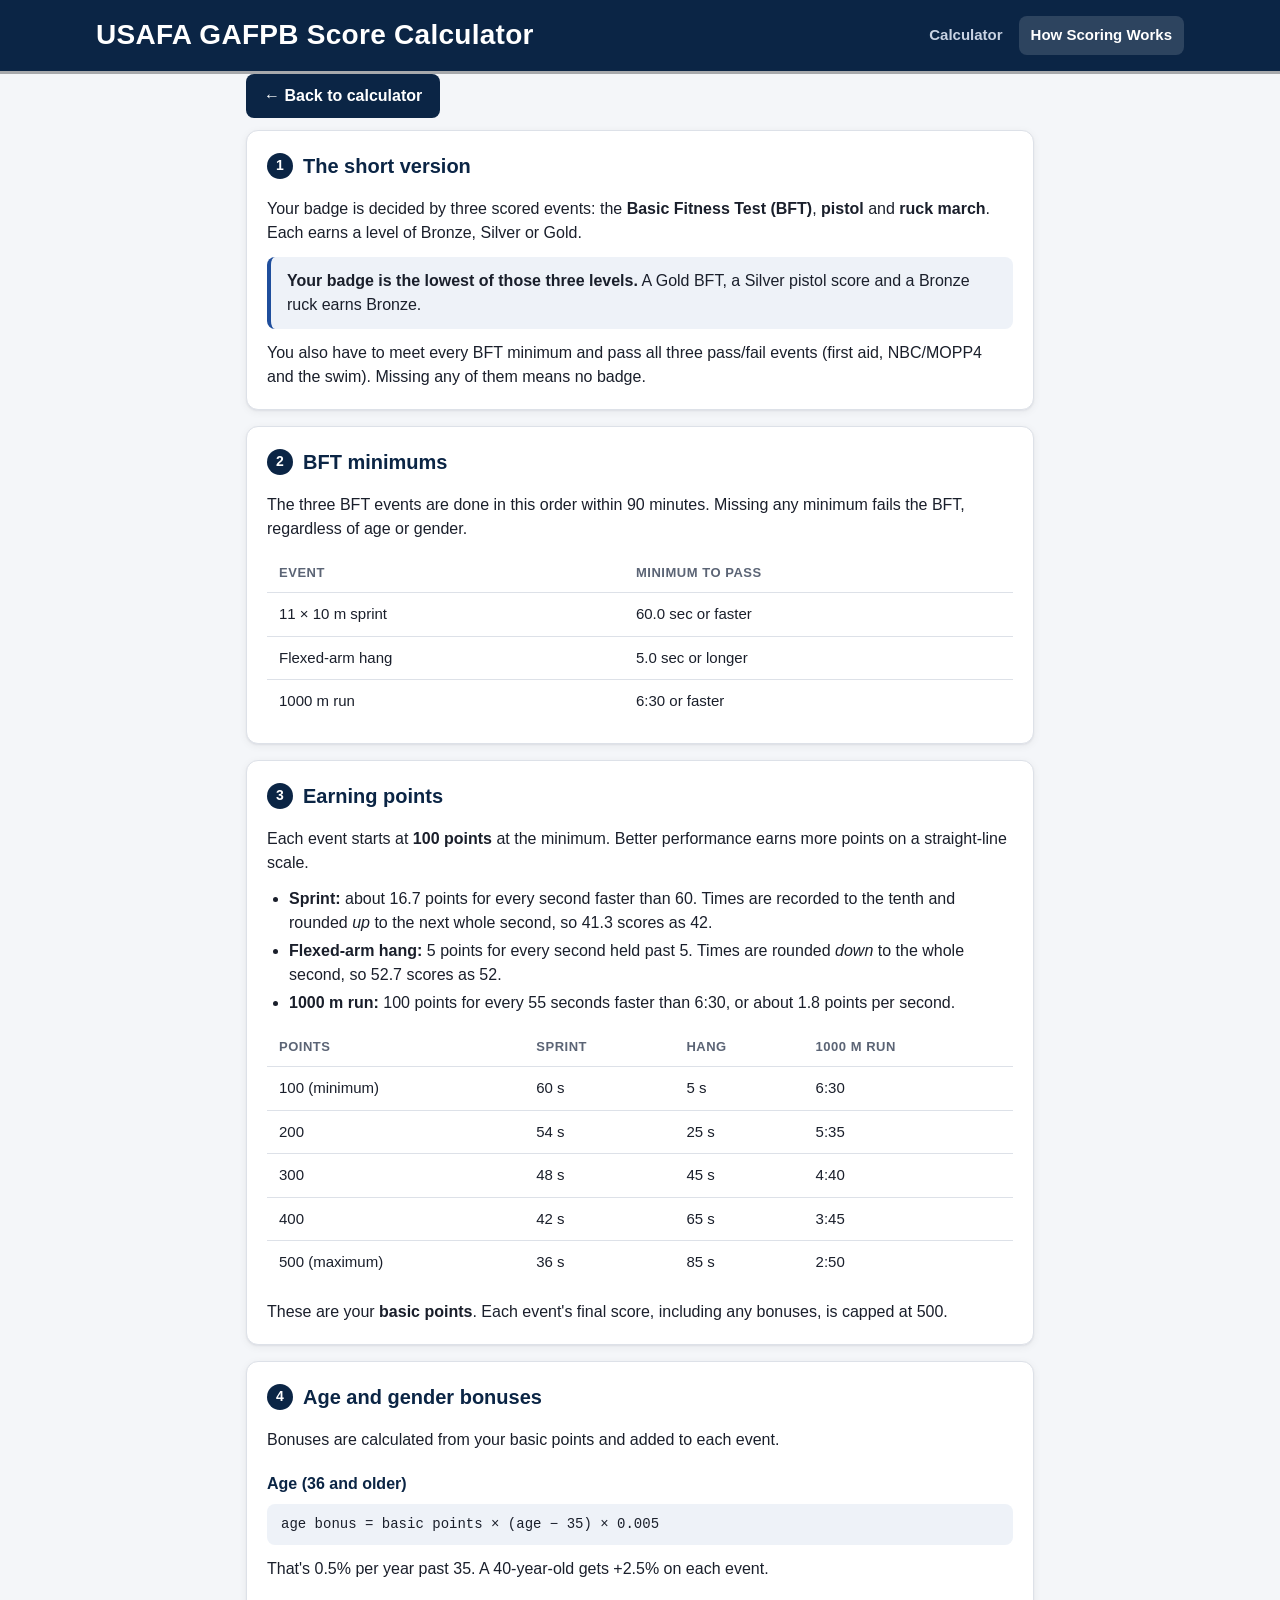
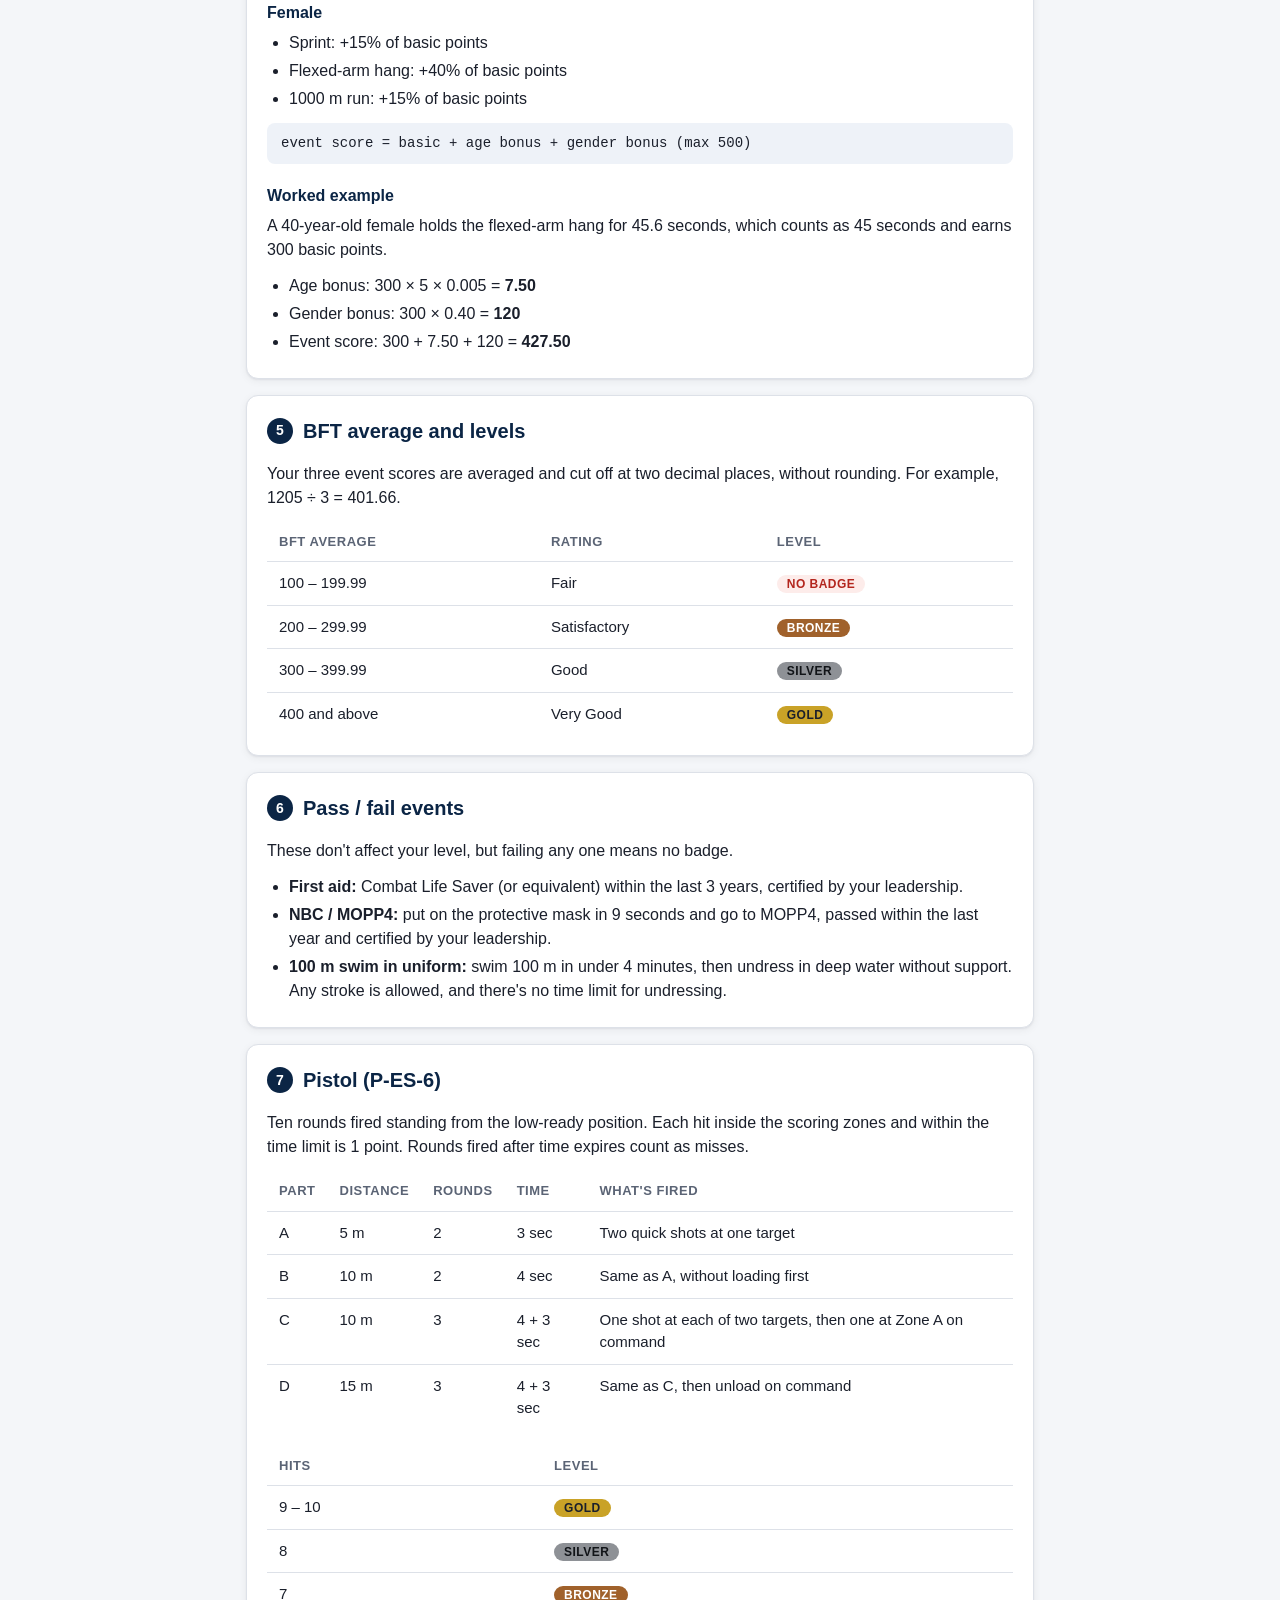
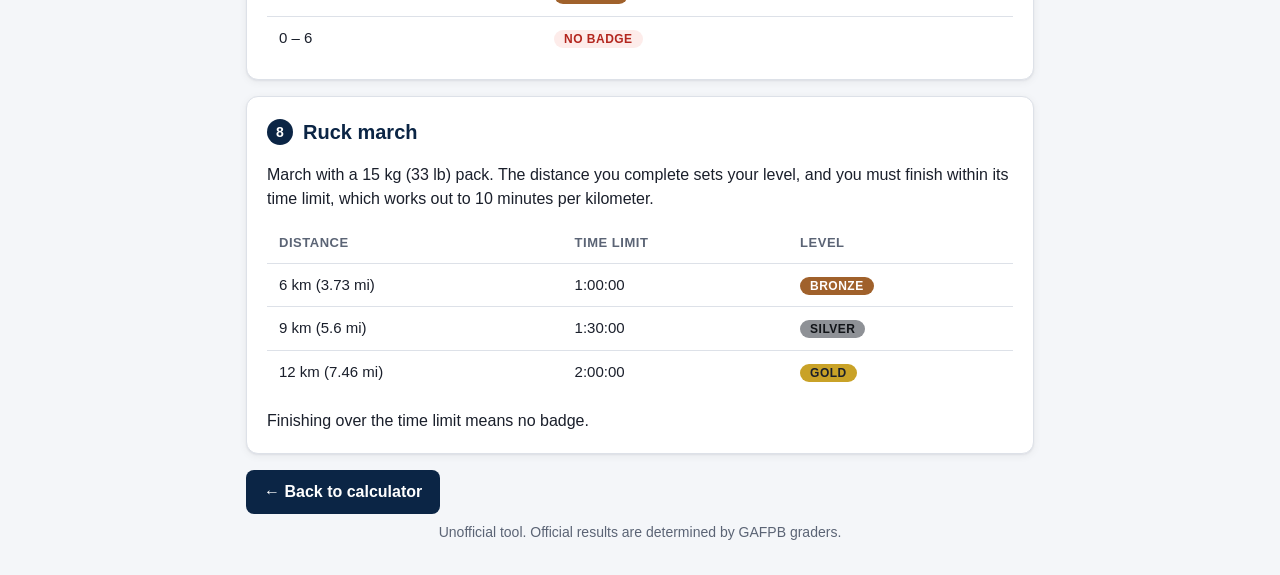
==== scoring.html @ 273bcf1c "Add files via upload" ====
<!doctype html>
<html lang="en">
<head>
  <meta charset="utf-8">
  <meta name="viewport" content="width=device-width, initial-scale=1">
  <title>How GAFPB Scoring Works</title>
  <meta name="description" content="How the German Armed Forces Proficiency Badge is scored.">
  <link rel="stylesheet" href="style.css">
</head>
<body>
  <header class="site-header">
    <div class="wrap header-inner">
      <a class="brand" href="index.html">USAFA GAFPB Score Calculator</a>
      <nav class="site-nav" aria-label="Main">
        <a href="index.html">Calculator</a>
        <a href="scoring.html" aria-current="page">How Scoring Works</a>
      </nav>
    </div>
  </header>

  <main class="wrap doc">
    <p class="doc-actions"><a class="btn btn-primary" href="index.html">← Back to calculator</a></p>

    <!-- 1 -->
    <section class="card">
      <h2><span class="step" aria-hidden="true">1</span>The short version</h2>
      <p>Your badge is decided by three scored events: the <strong>Basic Fitness Test (BFT)</strong>, <strong>pistol</strong> and <strong>ruck march</strong>. Each earns a level of Bronze, Silver or Gold.</p>
      <div class="callout"><strong>Your badge is the lowest of those three levels.</strong> A Gold BFT, a Silver pistol score and a Bronze ruck earns Bronze.</div>
      <p>You also have to meet every BFT minimum and pass all three pass/fail events (first aid, NBC/MOPP4 and the swim). Missing any of them means no badge.</p>
    </section>

    <!-- 2 -->
    <section class="card">
      <h2><span class="step" aria-hidden="true">2</span>BFT minimums</h2>
      <p>The three BFT events are done in this order within 90 minutes. Missing any minimum fails the BFT, regardless of age or gender.</p>
      <div class="table-wrap">
        <table>
          <thead><tr><th>Event</th><th>Minimum to pass</th></tr></thead>
          <tbody>
            <tr><td>11 × 10 m sprint</td><td>60.0 sec or faster</td></tr>
            <tr><td>Flexed-arm hang</td><td>5.0 sec or longer</td></tr>
            <tr><td>1000 m run</td><td>6:30 or faster</td></tr>
          </tbody>
        </table>
      </div>
    </section>

    <!-- 3 -->
    <section class="card">
      <h2><span class="step" aria-hidden="true">3</span>Earning points</h2>
      <p>Each event starts at <strong>100 points</strong> at the minimum. Better performance earns more points on a straight-line scale.</p>
      <ul>
        <li><strong>Sprint:</strong> about 16.7 points for every second faster than 60. Times are recorded to the tenth and rounded <em>up</em> to the next whole second, so 41.3 scores as 42.</li>
        <li><strong>Flexed-arm hang:</strong> 5 points for every second held past 5. Times are rounded <em>down</em> to the whole second, so 52.7 scores as 52.</li>
        <li><strong>1000 m run:</strong> 100 points for every 55 seconds faster than 6:30, or about 1.8 points per second.</li>
      </ul>
      <div class="table-wrap">
        <table>
          <thead><tr><th>Points</th><th>Sprint</th><th>Hang</th><th>1000 m run</th></tr></thead>
          <tbody>
            <tr><td>100 (minimum)</td><td>60 s</td><td>5 s</td><td>6:30</td></tr>
            <tr><td>200</td><td>54 s</td><td>25 s</td><td>5:35</td></tr>
            <tr><td>300</td><td>48 s</td><td>45 s</td><td>4:40</td></tr>
            <tr><td>400</td><td>42 s</td><td>65 s</td><td>3:45</td></tr>
            <tr><td>500 (maximum)</td><td>36 s</td><td>85 s</td><td>2:50</td></tr>
          </tbody>
        </table>
      </div>
      <p>These are your <strong>basic points</strong>. Each event's final score, including any bonuses, is capped at 500.</p>
    </section>

    <!-- 4 -->
    <section class="card">
      <h2><span class="step" aria-hidden="true">4</span>Age and gender bonuses</h2>
      <p>Bonuses are calculated from your basic points and added to each event.</p>
      <h3>Age (36 and older)</h3>
      <code class="formula">age bonus = basic points × (age − 35) × 0.005</code>
      <p>That's 0.5% per year past 35. A 40-year-old gets +2.5% on each event.</p>
      <h3>Female</h3>
      <ul>
        <li>Sprint: +15% of basic points</li>
        <li>Flexed-arm hang: +40% of basic points</li>
        <li>1000 m run: +15% of basic points</li>
      </ul>
      <code class="formula">event score = basic + age bonus + gender bonus (max 500)</code>
      <h3>Worked example</h3>
      <p>A 40-year-old female holds the flexed-arm hang for 45.6 seconds, which counts as 45 seconds and earns 300 basic points.</p>
      <ul>
        <li>Age bonus: 300 × 5 × 0.005 = <strong>7.50</strong></li>
        <li>Gender bonus: 300 × 0.40 = <strong>120</strong></li>
        <li>Event score: 300 + 7.50 + 120 = <strong>427.50</strong></li>
      </ul>
    </section>

    <!-- 5 -->
    <section class="card">
      <h2><span class="step" aria-hidden="true">5</span>BFT average and levels</h2>
      <p>Your three event scores are averaged and cut off at two decimal places, without rounding. For example, 1205 ÷ 3 = 401.66.</p>
      <div class="table-wrap">
        <table>
          <thead><tr><th>BFT average</th><th>Rating</th><th>Level</th></tr></thead>
          <tbody>
            <tr><td>100 – 199.99</td><td>Fair</td><td><span class="tag tag-fail">No Badge</span></td></tr>
            <tr><td>200 – 299.99</td><td>Satisfactory</td><td><span class="tag tag-1">Bronze</span></td></tr>
            <tr><td>300 – 399.99</td><td>Good</td><td><span class="tag tag-2">Silver</span></td></tr>
            <tr><td>400 and above</td><td>Very Good</td><td><span class="tag tag-3">Gold</span></td></tr>
          </tbody>
        </table>
      </div>
    </section>

    <!-- 6 -->
    <section class="card">
      <h2><span class="step" aria-hidden="true">6</span>Pass / fail events</h2>
      <p>These don't affect your level, but failing any one means no badge.</p>
      <ul>
        <li><strong>First aid:</strong> Combat Life Saver (or equivalent) within the last 3 years, certified by your leadership.</li>
        <li><strong>NBC / MOPP4:</strong> put on the protective mask in 9 seconds and go to MOPP4, passed within the last year and certified by your leadership.</li>
        <li><strong>100 m swim in uniform:</strong> swim 100 m in under 4 minutes, then undress in deep water without support. Any stroke is allowed, and there's no time limit for undressing.</li>
      </ul>
    </section>

    <!-- 7 -->
    <section class="card">
      <h2><span class="step" aria-hidden="true">7</span>Pistol (P-ES-6)</h2>
      <p>Ten rounds fired standing from the low-ready position. Each hit inside the scoring zones and within the time limit is 1 point. Rounds fired after time expires count as misses.</p>
      <div class="table-wrap">
        <table>
          <thead><tr><th>Part</th><th>Distance</th><th>Rounds</th><th>Time</th><th>What's fired</th></tr></thead>
          <tbody>
            <tr><td>A</td><td>5 m</td><td>2</td><td>3 sec</td><td>Two quick shots at one target</td></tr>
            <tr><td>B</td><td>10 m</td><td>2</td><td>4 sec</td><td>Same as A, without loading first</td></tr>
            <tr><td>C</td><td>10 m</td><td>3</td><td>4 + 3 sec</td><td>One shot at each of two targets, then one at Zone A on command</td></tr>
            <tr><td>D</td><td>15 m</td><td>3</td><td>4 + 3 sec</td><td>Same as C, then unload on command</td></tr>
          </tbody>
        </table>
      </div>
      <div class="table-wrap">
        <table>
          <thead><tr><th>Hits</th><th>Level</th></tr></thead>
          <tbody>
            <tr><td>9 – 10</td><td><span class="tag tag-3">Gold</span></td></tr>
            <tr><td>8</td><td><span class="tag tag-2">Silver</span></td></tr>
            <tr><td>7</td><td><span class="tag tag-1">Bronze</span></td></tr>
            <tr><td>0 – 6</td><td><span class="tag tag-fail">No Badge</span></td></tr>
          </tbody>
        </table>
      </div>
    </section>

    <!-- 8 -->
    <section class="card">
      <h2><span class="step" aria-hidden="true">8</span>Ruck march</h2>
      <p>March with a 15 kg (33 lb) pack. The distance you complete sets your level, and you must finish within its time limit, which works out to 10 minutes per kilometer.</p>
      <div class="table-wrap">
        <table>
          <thead><tr><th>Distance</th><th>Time limit</th><th>Level</th></tr></thead>
          <tbody>
            <tr><td>6 km (3.73 mi)</td><td>1:00:00</td><td><span class="tag tag-1">Bronze</span></td></tr>
            <tr><td>9 km (5.6 mi)</td><td>1:30:00</td><td><span class="tag tag-2">Silver</span></td></tr>
            <tr><td>12 km (7.46 mi)</td><td>2:00:00</td><td><span class="tag tag-3">Gold</span></td></tr>
          </tbody>
        </table>
      </div>
      <p>Finishing over the time limit means no badge.</p>
    </section>

    <p class="doc-actions bottom"><a class="btn btn-primary" href="index.html">← Back to calculator</a></p>
  </main>

  <footer class="site-footer">
    <div class="wrap">Unofficial tool. Official results are determined by GAFPB graders.</div>
  </footer>
</body>
</html>
---- style.css ----
/* USAFA GAFPB Score Calculator — shared styles */

:root {
  color-scheme: light dark;

  --navy: #0B2545;
  --accent: #1F4E9C;
  --silver-line: #A7A9AC;
  --bg: #F4F6F9;
  --surface: #FFFFFF;
  --text: #1A1F2B;
  --muted: #5B6475;
  --heading: #0B2545;
  --border: #DDE1E8;
  --input-border: #C5CBD5;
  --input-bg: #FFFFFF;
  --focus: rgba(31, 78, 156, 0.25);
  --soft: #EEF2F8;
  --header-bg: #0B2545;
  --step-bg: #0B2545;

  /* Medal colors (same in light and dark) */
  --gold: #C9A227;
  --silver: #8E9196;
  --bronze: #A0612B;

  --fail: #B3261E;
  --fail-bg: #FDECEA;
  --pass: #2E7D32;
  --pass-bg: #E8F3E9;

  --radius: 12px;
  --shadow: 0 1px 2px rgba(16, 24, 40, 0.06), 0 2px 8px rgba(16, 24, 40, 0.06);
}

@media (prefers-color-scheme: dark) {
  :root {
    --accent: #7FA7EC;
    --silver-line: #4A5466;
    --bg: #0E1420;
    --surface: #18202E;
    --text: #E6E9EF;
    --muted: #9AA4B5;
    --heading: #E6E9EF;
    --border: #2A3446;
    --input-border: #3A4558;
    --input-bg: #111827;
    --focus: rgba(127, 167, 236, 0.35);
    --soft: #1F2938;
    --header-bg: #0A1A33;
    --step-bg: #1F4E9C;
    --fail: #F2867E;
    --fail-bg: #3A1D1D;
    --pass: #6CC375;
    --pass-bg: #1B3220;
    --shadow: none;
  }
}

*, *::before, *::after { box-sizing: border-box; }
html { -webkit-text-size-adjust: 100%; }

body {
  margin: 0;
  background: var(--bg);
  color: var(--text);
  font-family: -apple-system, BlinkMacSystemFont, "Segoe UI", Roboto, "Helvetica Neue", Arial, sans-serif;
  font-size: 16px;
  line-height: 1.5;
}

a { color: var(--accent); }

.wrap { max-width: 1120px; margin: 0 auto; padding: 0 16px; }

.visually-hidden {
  position: absolute; width: 1px; height: 1px; padding: 0; margin: -1px;
  overflow: hidden; clip: rect(0 0 0 0); white-space: nowrap; border: 0;
}

/* ---------- Header ---------- */
.site-header {
  background: var(--header-bg);
  color: #FFFFFF;
  border-bottom: 3px solid #A7A9AC;
}
.header-inner {
  display: flex;
  flex-wrap: wrap;
  align-items: center;
  justify-content: space-between;
  gap: 8px 24px;
  padding-top: 16px;
  padding-bottom: 16px;
}
.brand {
  color: #FFFFFF;
  text-decoration: none;
  font-size: 22px;
  font-weight: 700;
  letter-spacing: 0.01em;
  line-height: 1.2;
}
@media (min-width: 600px) { .brand { font-size: 28px; } }

.site-nav { display: flex; gap: 4px; margin-left: -12px; }
@media (min-width: 600px) { .site-nav { margin-left: 0; } }
.site-nav a {
  color: #C9D3E3;
  text-decoration: none;
  padding: 8px 12px;
  border-radius: 8px;
  font-weight: 600;
  font-size: 15px;
}
.site-nav a:hover { color: #FFFFFF; background: rgba(255, 255, 255, 0.08); }
.site-nav a[aria-current="page"] { color: #FFFFFF; background: rgba(255, 255, 255, 0.14); }
.site-nav a:focus-visible { outline: 2px solid #FFFFFF; outline-offset: 2px; }

/* ---------- Layout ---------- */
main { padding-top: 24px; padding-bottom: 32px; }

.layout { display: grid; gap: 24px; }
@media (min-width: 900px) {
  .layout { grid-template-columns: 3fr 2fr; align-items: start; }
  .results { position: sticky; top: 24px; }
}

.intro { margin: 0 0 16px; color: var(--muted); }

/* ---------- Cards ---------- */
.card {
  background: var(--surface);
  border: 1px solid var(--border);
  border-radius: var(--radius);
  box-shadow: var(--shadow);
  padding: 20px;
}
.card + .card { margin-top: 16px; }
.card h2 {
  display: flex;
  align-items: center;
  gap: 10px;
  margin: 0 0 16px;
  font-size: 18px;
  font-weight: 600;
  color: var(--heading);
}
.step {
  display: inline-grid;
  place-items: center;
  flex: none;
  width: 26px;
  height: 26px;
  border-radius: 50%;
  background: var(--step-bg);
  color: #FFFFFF;
  font-size: 14px;
  font-weight: 700;
}

/* ---------- Fields ---------- */
.stack { display: grid; gap: 16px; }
.grid-2 { display: grid; gap: 16px; }
@media (min-width: 520px) { .grid-2 { grid-template-columns: 1fr 1fr; } }

.field { display: flex; flex-direction: column; gap: 6px; min-width: 0; }
.field label { font-weight: 600; font-size: 15px; }

input[type="text"], input[type="number"], select {
  font: inherit;
  font-size: 16px;
  height: 44px;
  width: 100%;
  padding: 0 12px;
  border: 1px solid var(--input-border);
  border-radius: 8px;
  background: var(--input-bg);
  color: var(--text);
  font-variant-numeric: tabular-nums;
}
input::placeholder { color: var(--muted); opacity: 0.75; }
input[type="number"]::-webkit-outer-spin-button,
input[type="number"]::-webkit-inner-spin-button { -webkit-appearance: none; margin: 0; }
input[type="number"] { -moz-appearance: textfield; appearance: textfield; }
input:focus, select:focus {
  outline: none;
  border-color: var(--accent);
  box-shadow: 0 0 0 3px var(--focus);
}

.help { margin: 0; font-size: 14px; color: var(--muted); }
.msg { margin: 0; font-size: 14px; font-weight: 600; color: var(--fail); }
.msg:empty { display: none; }
.field--error input, .field--error select,
.field--warn input, .field--warn select { border-color: var(--fail); }

/* Checkboxes */
.checks { display: grid; gap: 4px; margin: -6px -12px; }
.check {
  display: flex;
  align-items: flex-start;
  gap: 12px;
  padding: 10px 12px;
  border-radius: 8px;
  cursor: pointer;
}
.check:hover { background: var(--soft); }
.check input {
  flex: none;
  width: 20px;
  height: 20px;
  margin: 2px 0 0;
  accent-color: var(--accent);
  cursor: pointer;
}
.check-title { display: block; font-weight: 600; }

/* ---------- Results ---------- */
.result-card h2 { margin-bottom: 14px; }

.badge {
  display: flex;
  align-items: center;
  gap: 14px;
  min-height: 72px;
  padding: 14px 20px;
  border-radius: 999px;
  border: 2px solid transparent;
  font-size: 24px;
  font-weight: 800;
  letter-spacing: 0.08em;
  text-transform: uppercase;
}
.medal {
  flex: none;
  width: 40px;
  height: 40px;
  border-radius: 50%;
  background: rgba(255, 255, 255, 0.3);
  border: 2px solid rgba(0, 0, 0, 0.18);
  box-shadow: inset 0 0 0 5px rgba(255, 255, 255, 0.28);
}
.badge.level-3 { background: var(--gold); color: #1A1F2B; }
.badge.level-2 { background: var(--silver); color: #111418; }
.badge.level-1 { background: var(--bronze); color: #FFFFFF; }
.badge.level-0 { background: transparent; border-color: var(--fail); color: var(--fail); }
.badge.level-0 .medal { background: transparent; border-color: var(--fail); box-shadow: none; }
.badge.pending {
  background: var(--soft);
  color: var(--muted);
  font-size: 18px;
  font-weight: 600;
  letter-spacing: 0;
  text-transform: none;
}
.badge.pending .medal { background: transparent; border: 2px dashed var(--silver-line); box-shadow: none; }

.summary { margin: 12px 0 0; }

.stats {
  display: grid;
  grid-template-columns: auto 1fr;
  gap: 8px 16px;
  margin: 16px 0 0;
  padding-top: 14px;
  border-top: 1px solid var(--border);
}
.stats dt { color: var(--muted); font-size: 14px; align-self: center; }
.stats dd { margin: 0; font-weight: 700; text-align: right; font-variant-numeric: tabular-nums; }

.breakdown-title {
  margin: 22px 0 4px;
  font-size: 13px;
  font-weight: 700;
  letter-spacing: 0.06em;
  text-transform: uppercase;
  color: var(--muted);
}
.breakdown { list-style: none; margin: 0; padding: 0; }
.breakdown li {
  display: grid;
  grid-template-columns: 1fr auto auto;
  align-items: center;
  gap: 2px 12px;
  padding: 10px 0;
  border-top: 1px solid var(--border);
}
.breakdown li:first-child { border-top: 0; }
.breakdown .name { font-weight: 600; }
.breakdown .val { font-weight: 700; font-variant-numeric: tabular-nums; text-align: right; }
.breakdown .sub { grid-column: 1 / -1; font-size: 13px; color: var(--muted); }

.tag {
  min-width: 72px;
  padding: 2px 10px;
  border-radius: 999px;
  font-size: 12px;
  font-weight: 700;
  letter-spacing: 0.04em;
  text-align: center;
  text-transform: uppercase;
  white-space: nowrap;
}
.tag-pass { background: var(--pass-bg); color: var(--pass); }
.tag-fail { background: var(--fail-bg); color: var(--fail); }
.tag-3 { background: var(--gold); color: #1A1F2B; }
.tag-2 { background: var(--silver); color: #111418; }
.tag-1 { background: var(--bronze); color: #FFFFFF; }

.btn {
  display: inline-flex;
  align-items: center;
  justify-content: center;
  height: 44px;
  padding: 0 18px;
  border-radius: 8px;
  font: inherit;
  font-weight: 600;
  text-decoration: none;
  cursor: pointer;
}
.btn-secondary {
  width: 100%;
  margin-top: 20px;
  border: 1px solid var(--input-border);
  background: transparent;
  color: var(--text);
}
.btn-secondary:hover { background: var(--soft); }
.btn-primary { border: 0; background: var(--navy); color: #FFFFFF; }
.btn-primary:hover { background: var(--accent); }
@media (prefers-color-scheme: dark) {
  .btn-primary { background: #1F4E9C; }
  .btn-primary:hover { background: #2B62BF; }
}
.btn:focus-visible { outline: none; box-shadow: 0 0 0 3px var(--focus); }

/* ---------- Mobile result chip ---------- */
.chip {
  position: fixed;
  left: 16px;
  right: 16px;
  bottom: 16px;
  z-index: 10;
  display: flex;
  align-items: center;
  justify-content: space-between;
  gap: 12px;
  padding: 12px 18px;
  border: 0;
  border-radius: 999px;
  background: var(--navy);
  color: #FFFFFF;
  font: inherit;
  font-weight: 700;
  box-shadow: 0 6px 20px rgba(0, 0, 0, 0.25);
  cursor: pointer;
  transition: opacity 0.2s, transform 0.2s;
}
.chip-label { font-weight: 600; opacity: 0.8; }
.chip-text { padding: 2px 12px; border-radius: 999px; background: rgba(255, 255, 255, 0.15); }
.chip[data-level="3"] .chip-text { background: var(--gold); color: #1A1F2B; }
.chip[data-level="2"] .chip-text { background: var(--silver); color: #111418; }
.chip[data-level="1"] .chip-text { background: var(--bronze); color: #FFFFFF; }
.chip[data-level="0"] .chip-text { background: var(--fail); color: #FFFFFF; }
.chip--hidden { opacity: 0; transform: translateY(12px); pointer-events: none; }
@media (min-width: 900px) { .chip { display: none; } }
@media (prefers-color-scheme: dark) { .chip { background: #1F4E9C; } }

/* ---------- Footer ---------- */
.site-footer {
  padding: 8px 0 96px;
  font-size: 14px;
  color: var(--muted);
  text-align: center;
}
@media (min-width: 900px) { .site-footer { padding-bottom: 32px; } }

/* ---------- Scoring page ---------- */
.doc { max-width: 820px; }
.doc .card h2 { font-size: 20px; }
.doc .card h3 { margin: 20px 0 6px; font-size: 16px; color: var(--heading); }
.doc p { margin: 0 0 12px; }
.doc ul, .doc ol { margin: 0 0 12px; padding-left: 22px; }
.doc li { margin-bottom: 4px; }
.doc .card > :last-child { margin-bottom: 0; }

.doc-actions { margin: 0 0 16px; }
.doc-actions.bottom { margin: 16px 0 0; }

.table-wrap { overflow-x: auto; margin: 12px 0 16px; }
table { width: 100%; border-collapse: collapse; font-size: 15px; }
th, td { padding: 10px 12px; text-align: left; border-bottom: 1px solid var(--border); vertical-align: top; }
th {
  font-size: 13px;
  font-weight: 700;
  letter-spacing: 0.04em;
  text-transform: uppercase;
  color: var(--muted);
}
td { font-variant-numeric: tabular-nums; }
tr:last-child td { border-bottom: 0; }

.callout {
  margin: 12px 0;
  padding: 12px 16px;
  border-left: 4px solid var(--accent);
  border-radius: 8px;
  background: var(--soft);
}
.formula {
  display: block;
  margin: 8px 0 12px;
  padding: 10px 14px;
  border-radius: 8px;
  background: var(--soft);
  font-family: ui-monospace, SFMono-Regular, Menlo, Consolas, monospace;
  font-size: 14px;
  overflow-x: auto;
}
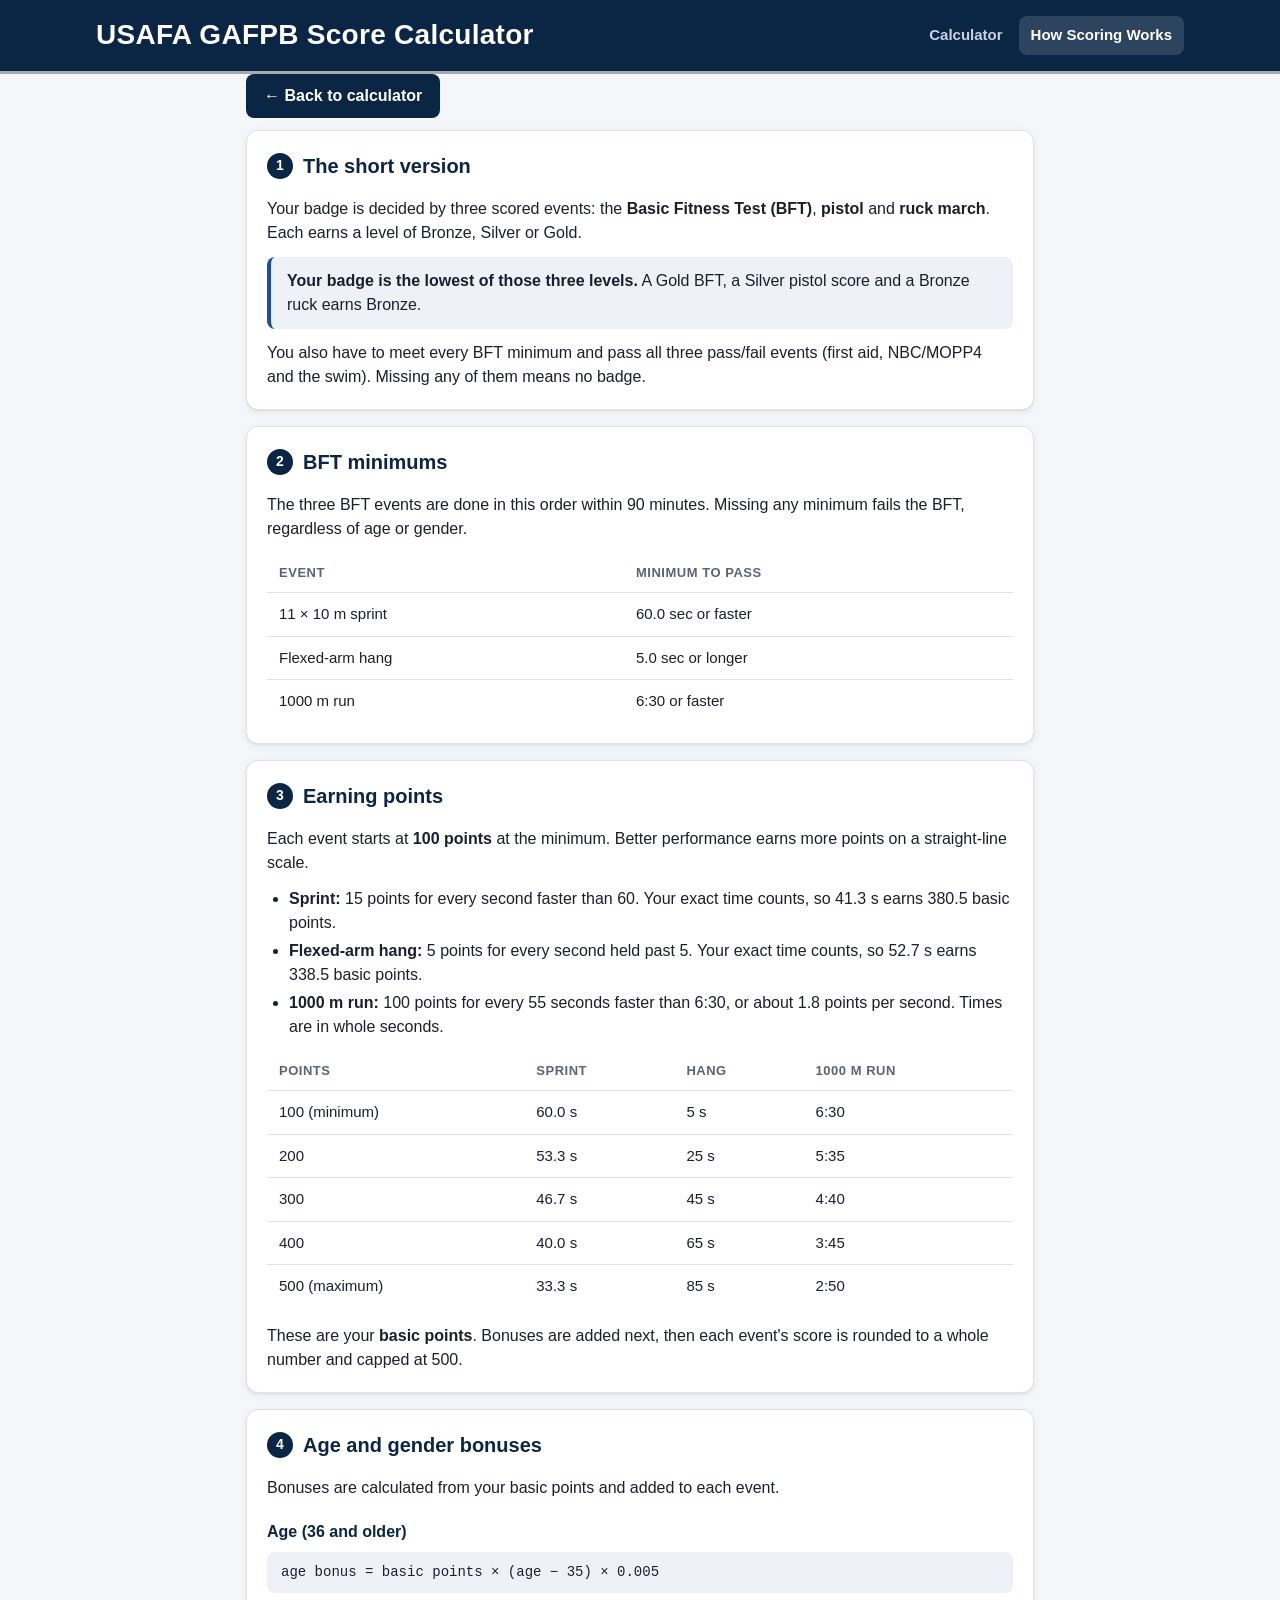
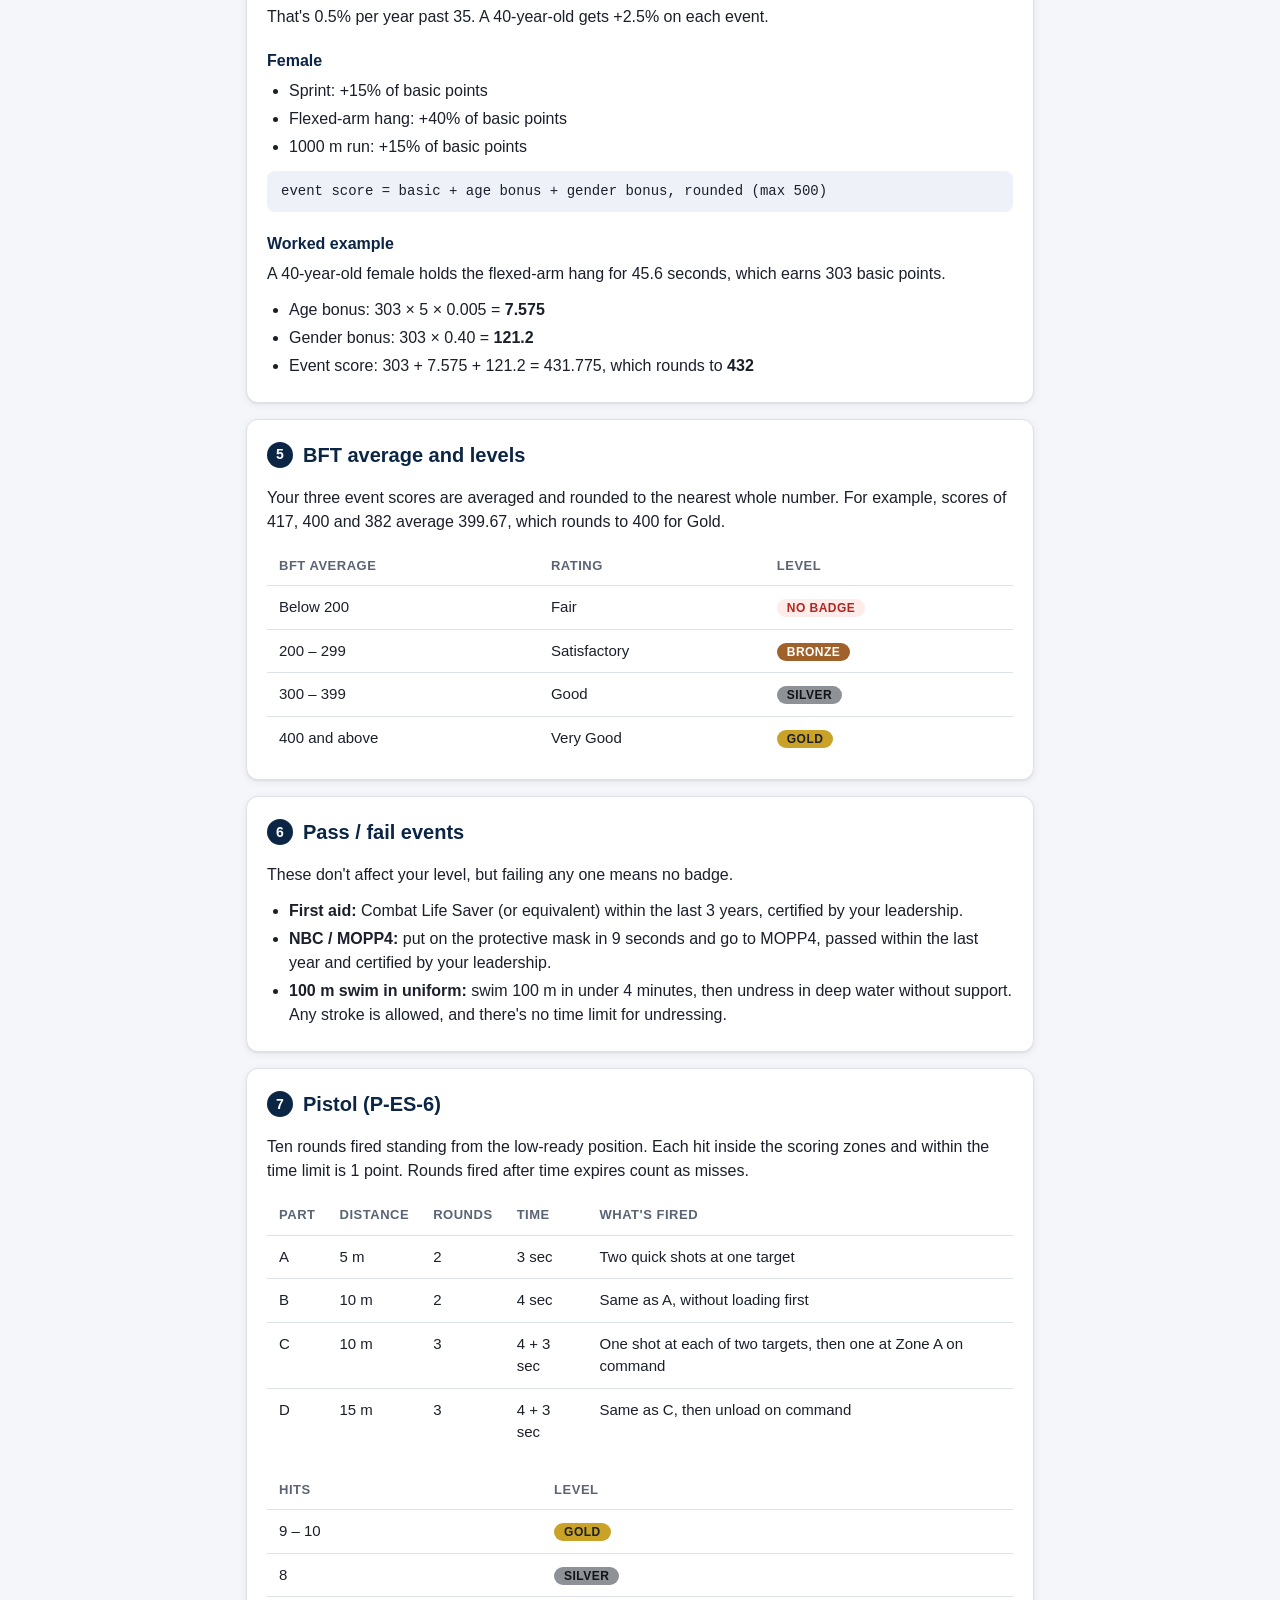
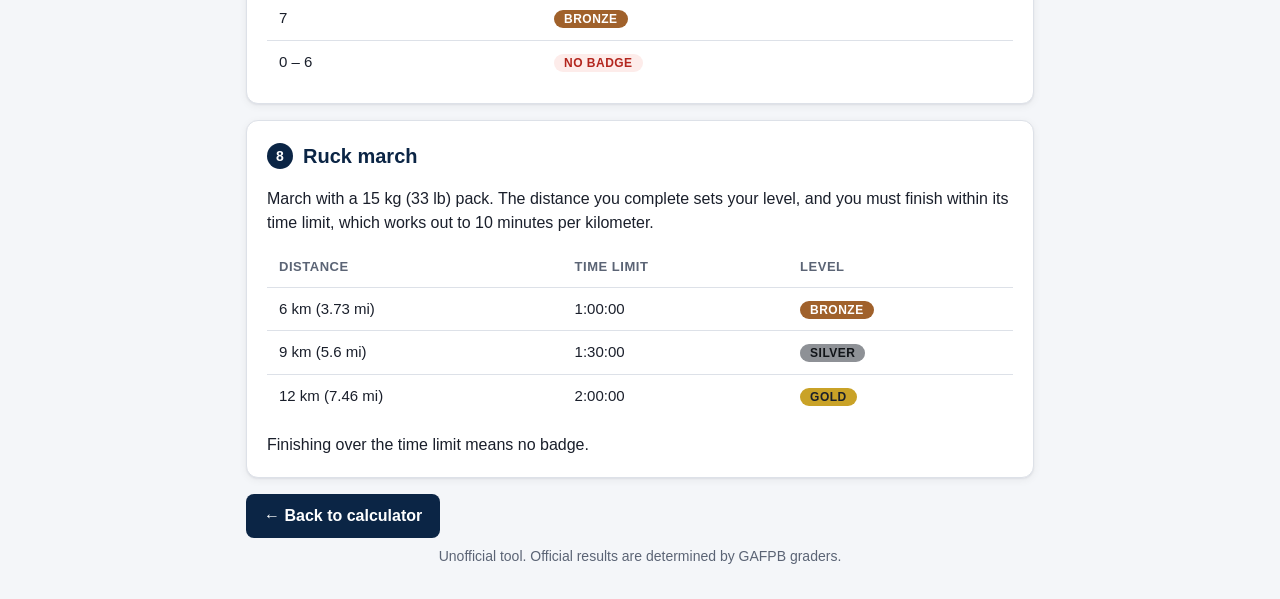
==== commit 408f30ec: "Update scoring.html" ====
--- a/scoring.html
+++ b/scoring.html
@@ -50,23 +50,23 @@
       <h2><span class="step" aria-hidden="true">3</span>Earning points</h2>
       <p>Each event starts at <strong>100 points</strong> at the minimum. Better performance earns more points on a straight-line scale.</p>
       <ul>
-        <li><strong>Sprint:</strong> about 16.7 points for every second faster than 60. Times are recorded to the tenth and rounded <em>up</em> to the next whole second, so 41.3 scores as 42.</li>
-        <li><strong>Flexed-arm hang:</strong> 5 points for every second held past 5. Times are rounded <em>down</em> to the whole second, so 52.7 scores as 52.</li>
-        <li><strong>1000 m run:</strong> 100 points for every 55 seconds faster than 6:30, or about 1.8 points per second.</li>
+        <li><strong>Sprint:</strong> 15 points for every second faster than 60. Your exact time counts, so 41.3 s earns 380.5 basic points.</li>
+        <li><strong>Flexed-arm hang:</strong> 5 points for every second held past 5. Your exact time counts, so 52.7 s earns 338.5 basic points.</li>
+        <li><strong>1000 m run:</strong> 100 points for every 55 seconds faster than 6:30, or about 1.8 points per second. Times are in whole seconds.</li>
       </ul>
       <div class="table-wrap">
         <table>
           <thead><tr><th>Points</th><th>Sprint</th><th>Hang</th><th>1000 m run</th></tr></thead>
           <tbody>
-            <tr><td>100 (minimum)</td><td>60 s</td><td>5 s</td><td>6:30</td></tr>
-            <tr><td>200</td><td>54 s</td><td>25 s</td><td>5:35</td></tr>
-            <tr><td>300</td><td>48 s</td><td>45 s</td><td>4:40</td></tr>
-            <tr><td>400</td><td>42 s</td><td>65 s</td><td>3:45</td></tr>
-            <tr><td>500 (maximum)</td><td>36 s</td><td>85 s</td><td>2:50</td></tr>
+            <tr><td>100 (minimum)</td><td>60.0 s</td><td>5 s</td><td>6:30</td></tr>
+            <tr><td>200</td><td>53.3 s</td><td>25 s</td><td>5:35</td></tr>
+            <tr><td>300</td><td>46.7 s</td><td>45 s</td><td>4:40</td></tr>
+            <tr><td>400</td><td>40.0 s</td><td>65 s</td><td>3:45</td></tr>
+            <tr><td>500 (maximum)</td><td>33.3 s</td><td>85 s</td><td>2:50</td></tr>
           </tbody>
         </table>
       </div>
-      <p>These are your <strong>basic points</strong>. Each event's final score, including any bonuses, is capped at 500.</p>
+      <p>These are your <strong>basic points</strong>. Bonuses are added next, then each event's score is rounded to a whole number and capped at 500.</p>
     </section>
 
     <!-- 4 -->
@@ -82,27 +82,27 @@
         <li>Flexed-arm hang: +40% of basic points</li>
         <li>1000 m run: +15% of basic points</li>
       </ul>
-      <code class="formula">event score = basic + age bonus + gender bonus (max 500)</code>
+      <code class="formula">event score = basic + age bonus + gender bonus, rounded (max 500)</code>
       <h3>Worked example</h3>
-      <p>A 40-year-old female holds the flexed-arm hang for 45.6 seconds, which counts as 45 seconds and earns 300 basic points.</p>
+      <p>A 40-year-old female holds the flexed-arm hang for 45.6 seconds, which earns 303 basic points.</p>
       <ul>
-        <li>Age bonus: 300 × 5 × 0.005 = <strong>7.50</strong></li>
-        <li>Gender bonus: 300 × 0.40 = <strong>120</strong></li>
-        <li>Event score: 300 + 7.50 + 120 = <strong>427.50</strong></li>
+        <li>Age bonus: 303 × 5 × 0.005 = <strong>7.575</strong></li>
+        <li>Gender bonus: 303 × 0.40 = <strong>121.2</strong></li>
+        <li>Event score: 303 + 7.575 + 121.2 = 431.775, which rounds to <strong>432</strong></li>
       </ul>
     </section>
 
     <!-- 5 -->
     <section class="card">
       <h2><span class="step" aria-hidden="true">5</span>BFT average and levels</h2>
-      <p>Your three event scores are averaged and cut off at two decimal places, without rounding. For example, 1205 ÷ 3 = 401.66.</p>
+      <p>Your three event scores are averaged and rounded to the nearest whole number. For example, scores of 417, 400 and 382 average 399.67, which rounds to 400 for Gold.</p>
       <div class="table-wrap">
         <table>
           <thead><tr><th>BFT average</th><th>Rating</th><th>Level</th></tr></thead>
           <tbody>
-            <tr><td>100 – 199.99</td><td>Fair</td><td><span class="tag tag-fail">No Badge</span></td></tr>
-            <tr><td>200 – 299.99</td><td>Satisfactory</td><td><span class="tag tag-1">Bronze</span></td></tr>
-            <tr><td>300 – 399.99</td><td>Good</td><td><span class="tag tag-2">Silver</span></td></tr>
+            <tr><td>Below 200</td><td>Fair</td><td><span class="tag tag-fail">No Badge</span></td></tr>
+            <tr><td>200 – 299</td><td>Satisfactory</td><td><span class="tag tag-1">Bronze</span></td></tr>
+            <tr><td>300 – 399</td><td>Good</td><td><span class="tag tag-2">Silver</span></td></tr>
             <tr><td>400 and above</td><td>Very Good</td><td><span class="tag tag-3">Gold</span></td></tr>
           </tbody>
         </table>
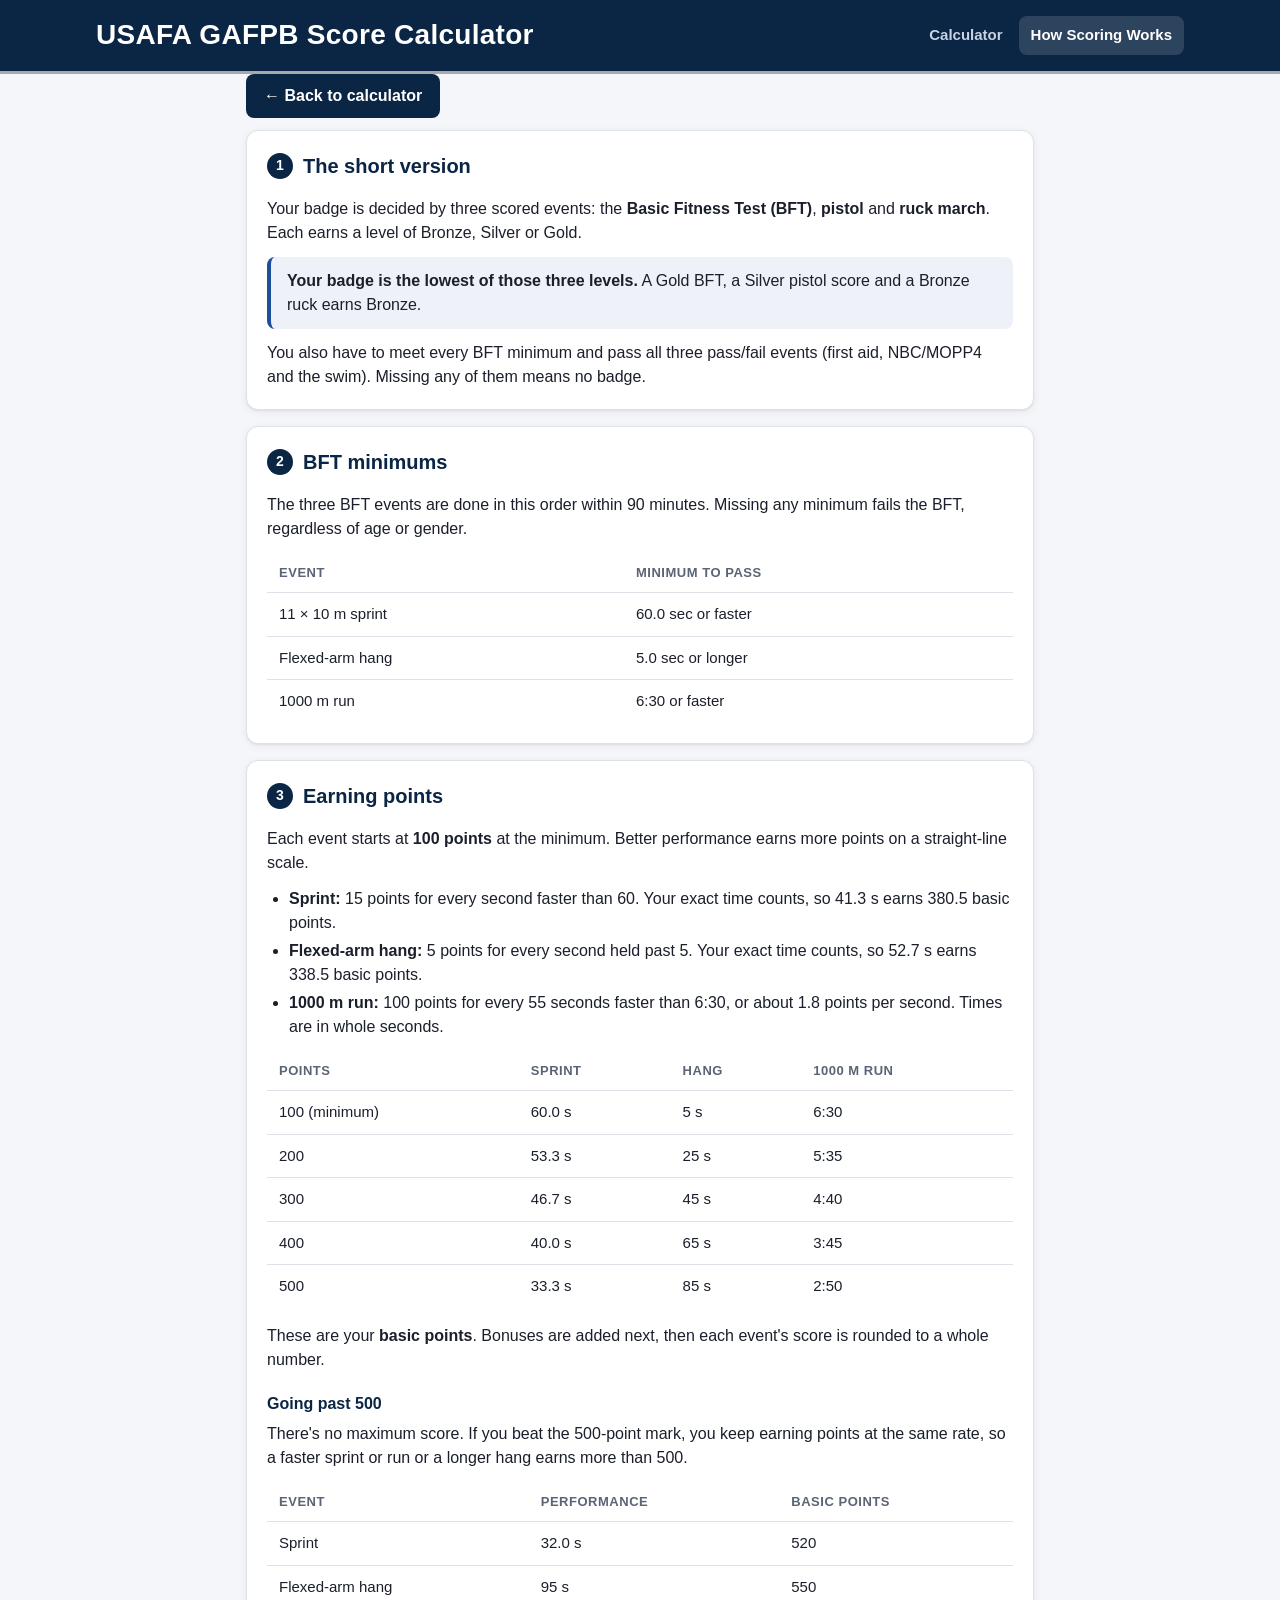
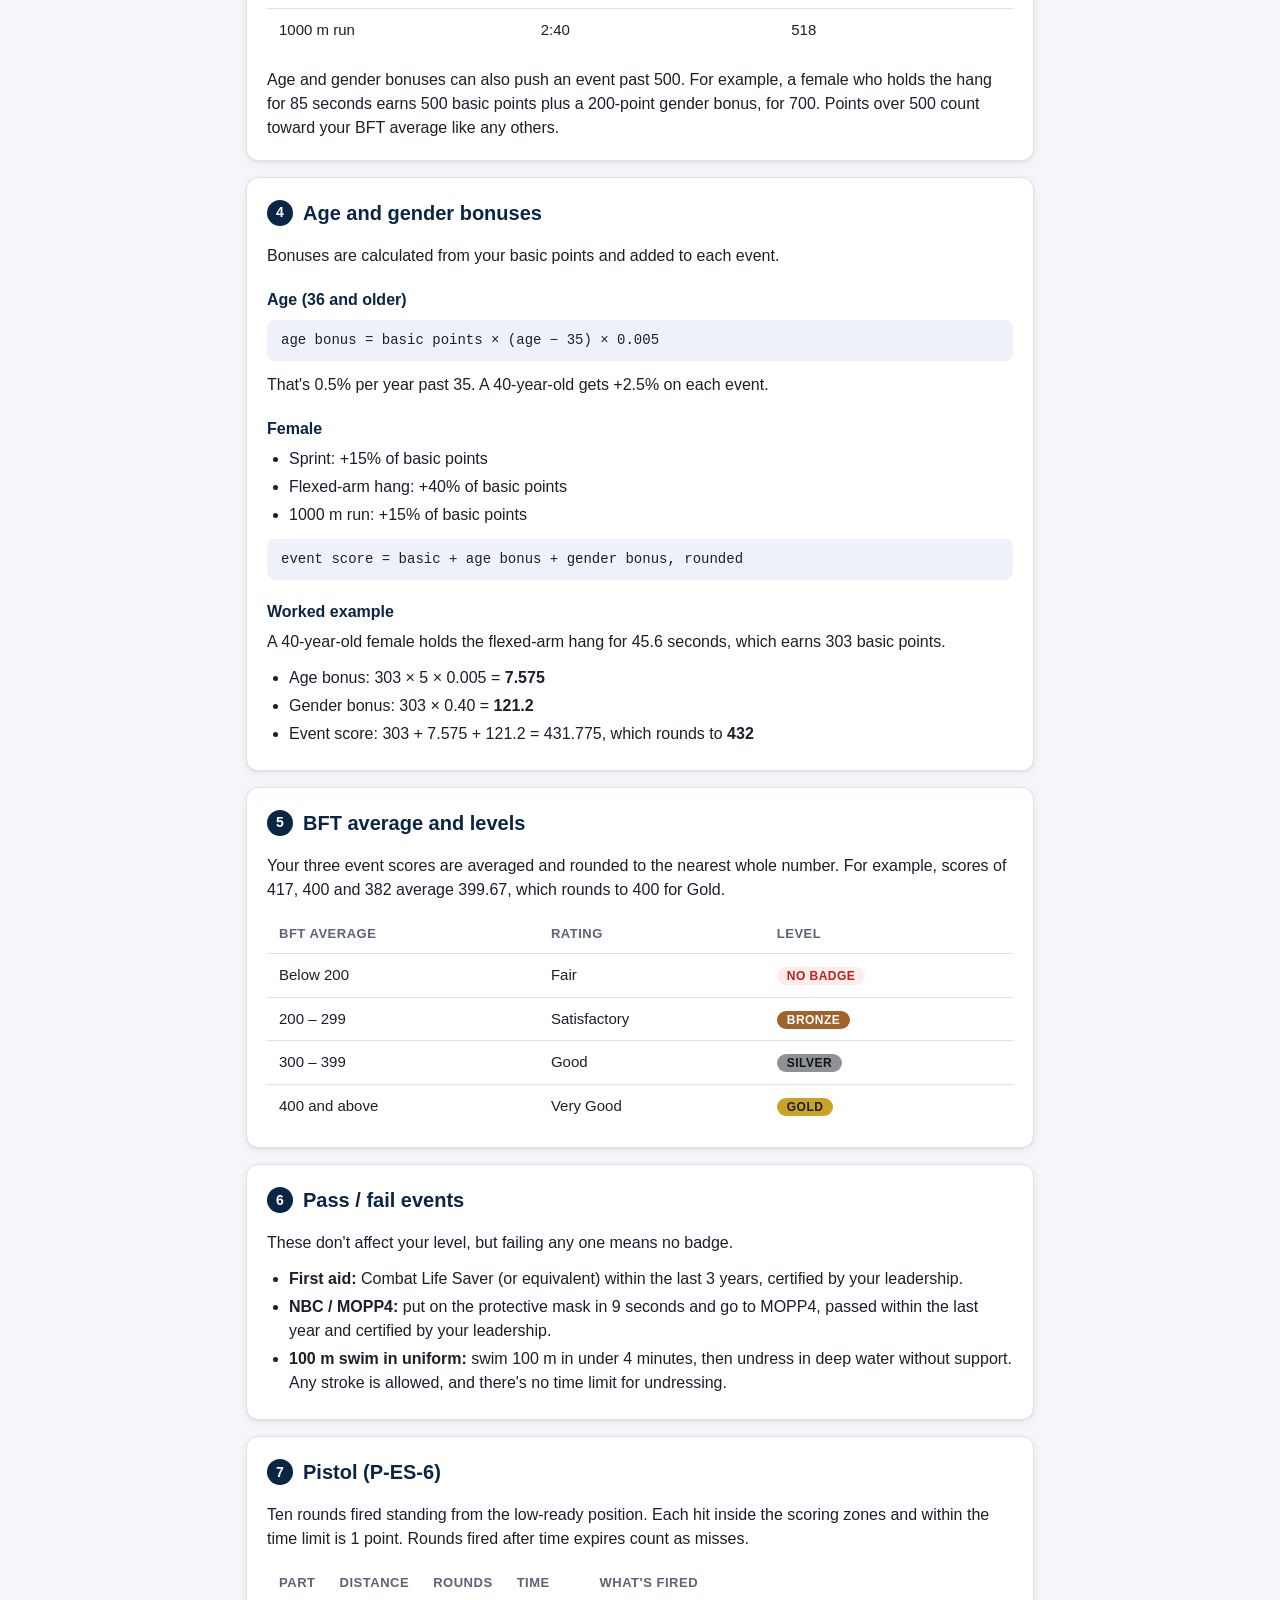
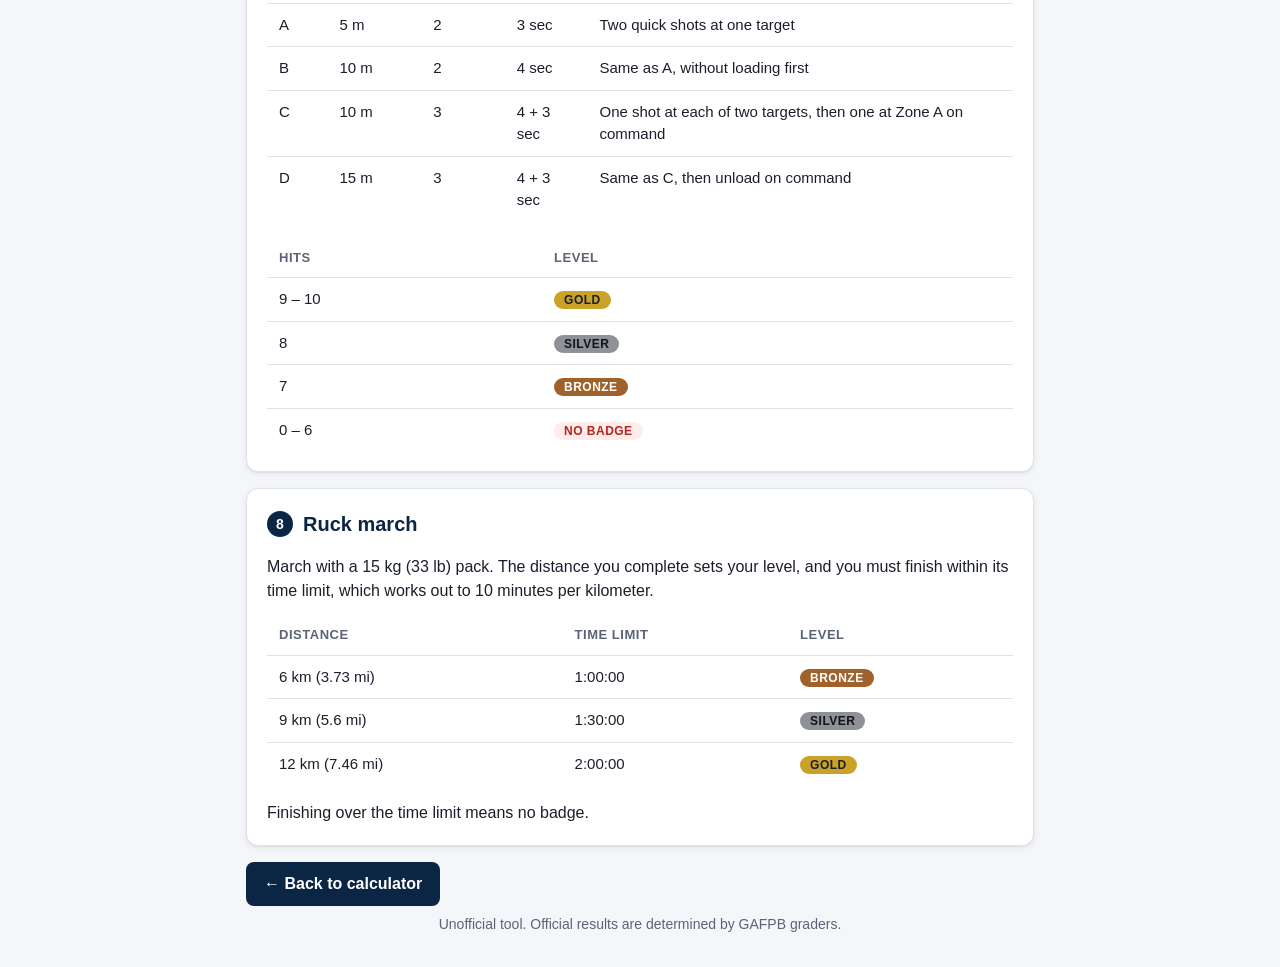
==== commit 8990cd4f: "Update scoring.html" ====
--- a/scoring.html
+++ b/scoring.html
@@ -62,11 +62,24 @@
             <tr><td>200</td><td>53.3 s</td><td>25 s</td><td>5:35</td></tr>
             <tr><td>300</td><td>46.7 s</td><td>45 s</td><td>4:40</td></tr>
             <tr><td>400</td><td>40.0 s</td><td>65 s</td><td>3:45</td></tr>
-            <tr><td>500 (maximum)</td><td>33.3 s</td><td>85 s</td><td>2:50</td></tr>
+            <tr><td>500</td><td>33.3 s</td><td>85 s</td><td>2:50</td></tr>
           </tbody>
         </table>
       </div>
-      <p>These are your <strong>basic points</strong>. Bonuses are added next, then each event's score is rounded to a whole number and capped at 500.</p>
+      <p>These are your <strong>basic points</strong>. Bonuses are added next, then each event's score is rounded to a whole number.</p>
+      <h3>Going past 500</h3>
+      <p>There's no maximum score. If you beat the 500-point mark, you keep earning points at the same rate, so a faster sprint or run or a longer hang earns more than 500.</p>
+      <div class="table-wrap">
+        <table>
+          <thead><tr><th>Event</th><th>Performance</th><th>Basic points</th></tr></thead>
+          <tbody>
+            <tr><td>Sprint</td><td>32.0 s</td><td>520</td></tr>
+            <tr><td>Flexed-arm hang</td><td>95 s</td><td>550</td></tr>
+            <tr><td>1000 m run</td><td>2:40</td><td>518</td></tr>
+          </tbody>
+        </table>
+      </div>
+      <p>Age and gender bonuses can also push an event past 500. For example, a female who holds the hang for 85 seconds earns 500 basic points plus a 200-point gender bonus, for 700. Points over 500 count toward your BFT average like any others.</p>
     </section>
 
     <!-- 4 -->
@@ -82,7 +95,7 @@
         <li>Flexed-arm hang: +40% of basic points</li>
         <li>1000 m run: +15% of basic points</li>
       </ul>
-      <code class="formula">event score = basic + age bonus + gender bonus, rounded (max 500)</code>
+      <code class="formula">event score = basic + age bonus + gender bonus, rounded</code>
       <h3>Worked example</h3>
       <p>A 40-year-old female holds the flexed-arm hang for 45.6 seconds, which earns 303 basic points.</p>
       <ul>
